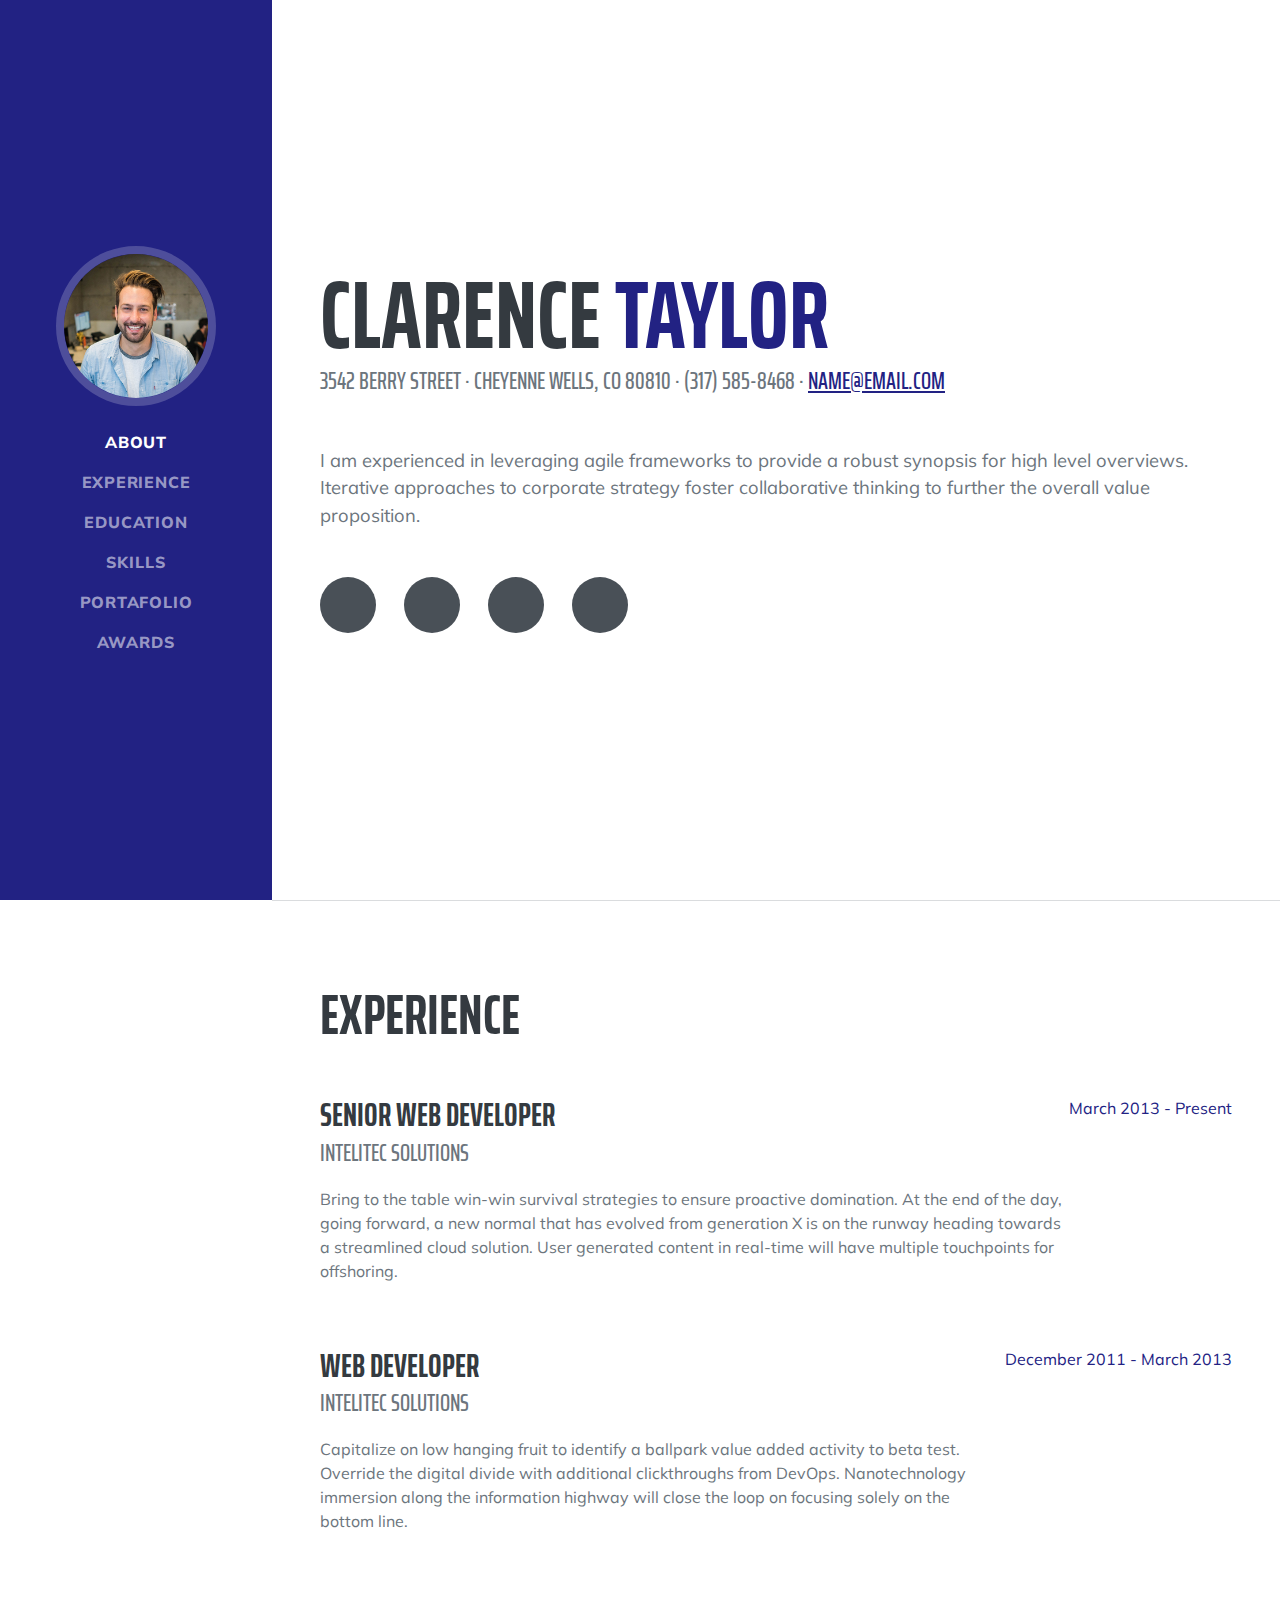
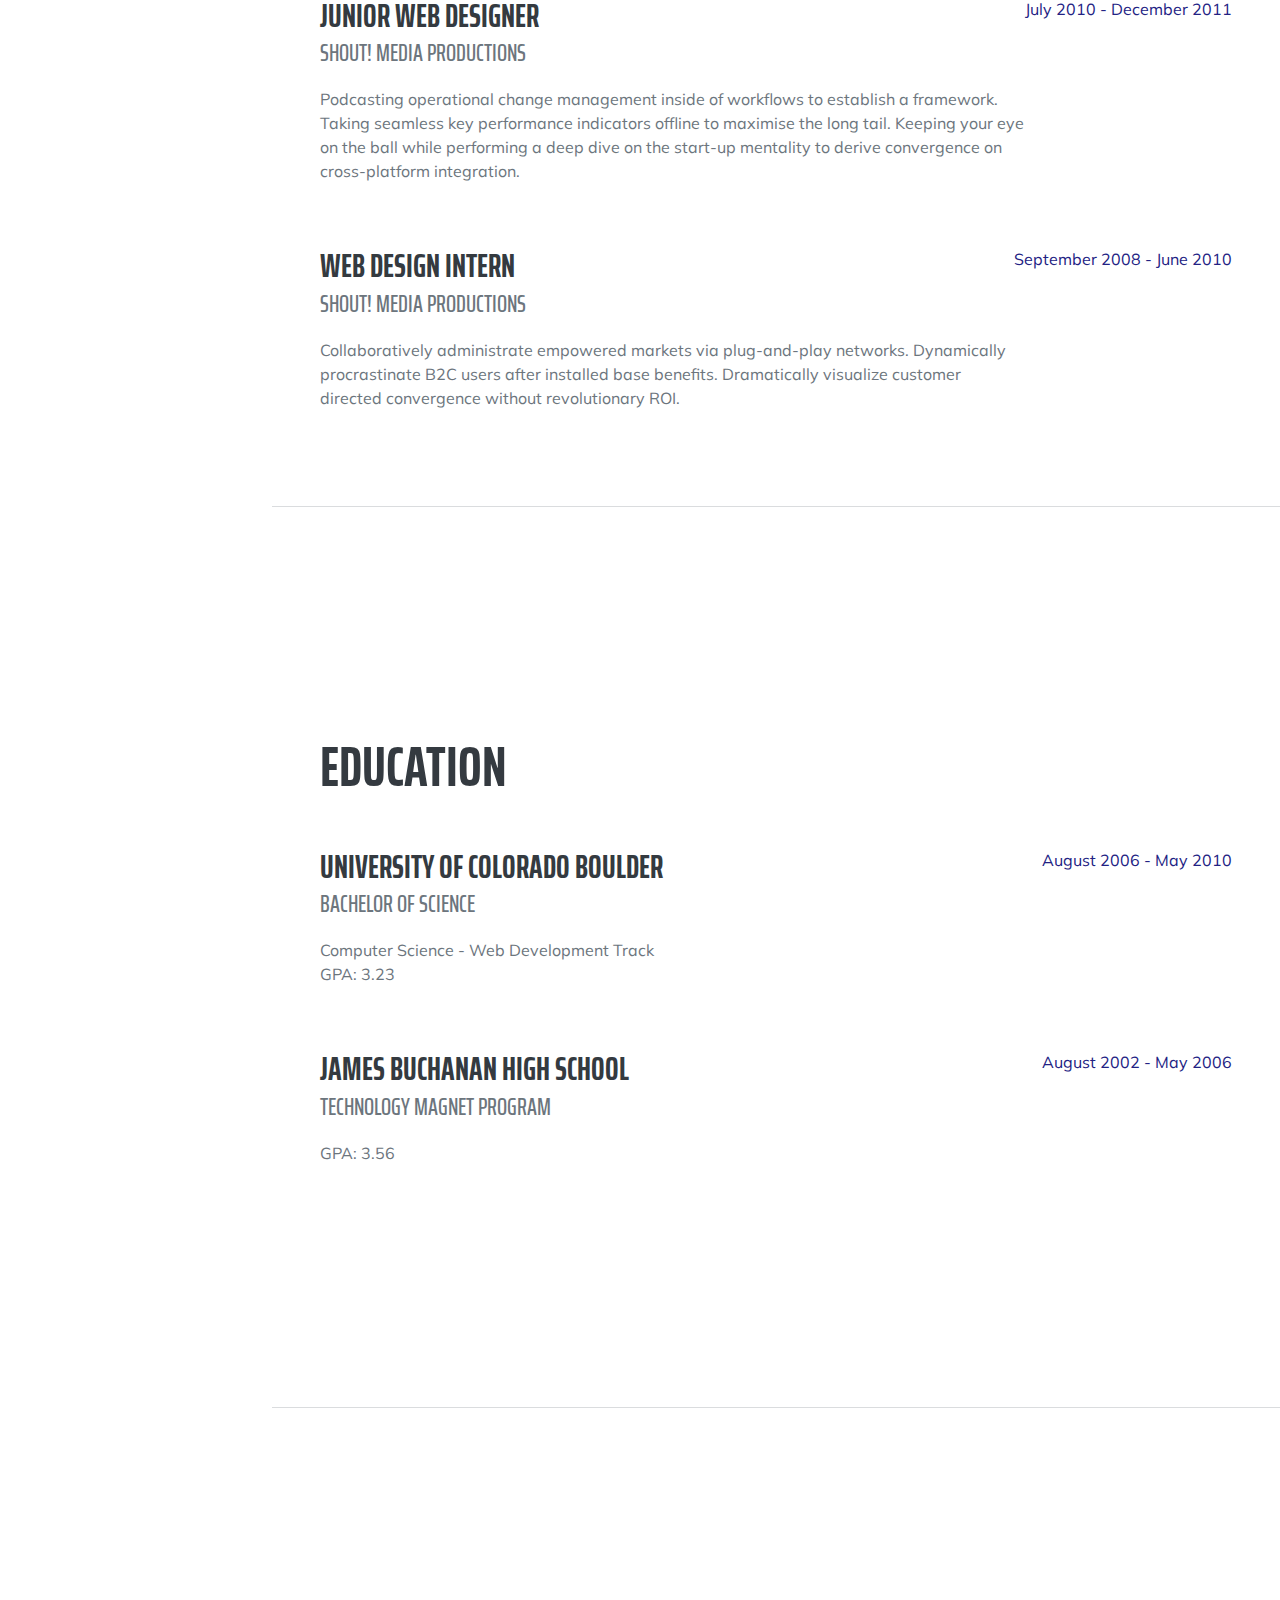
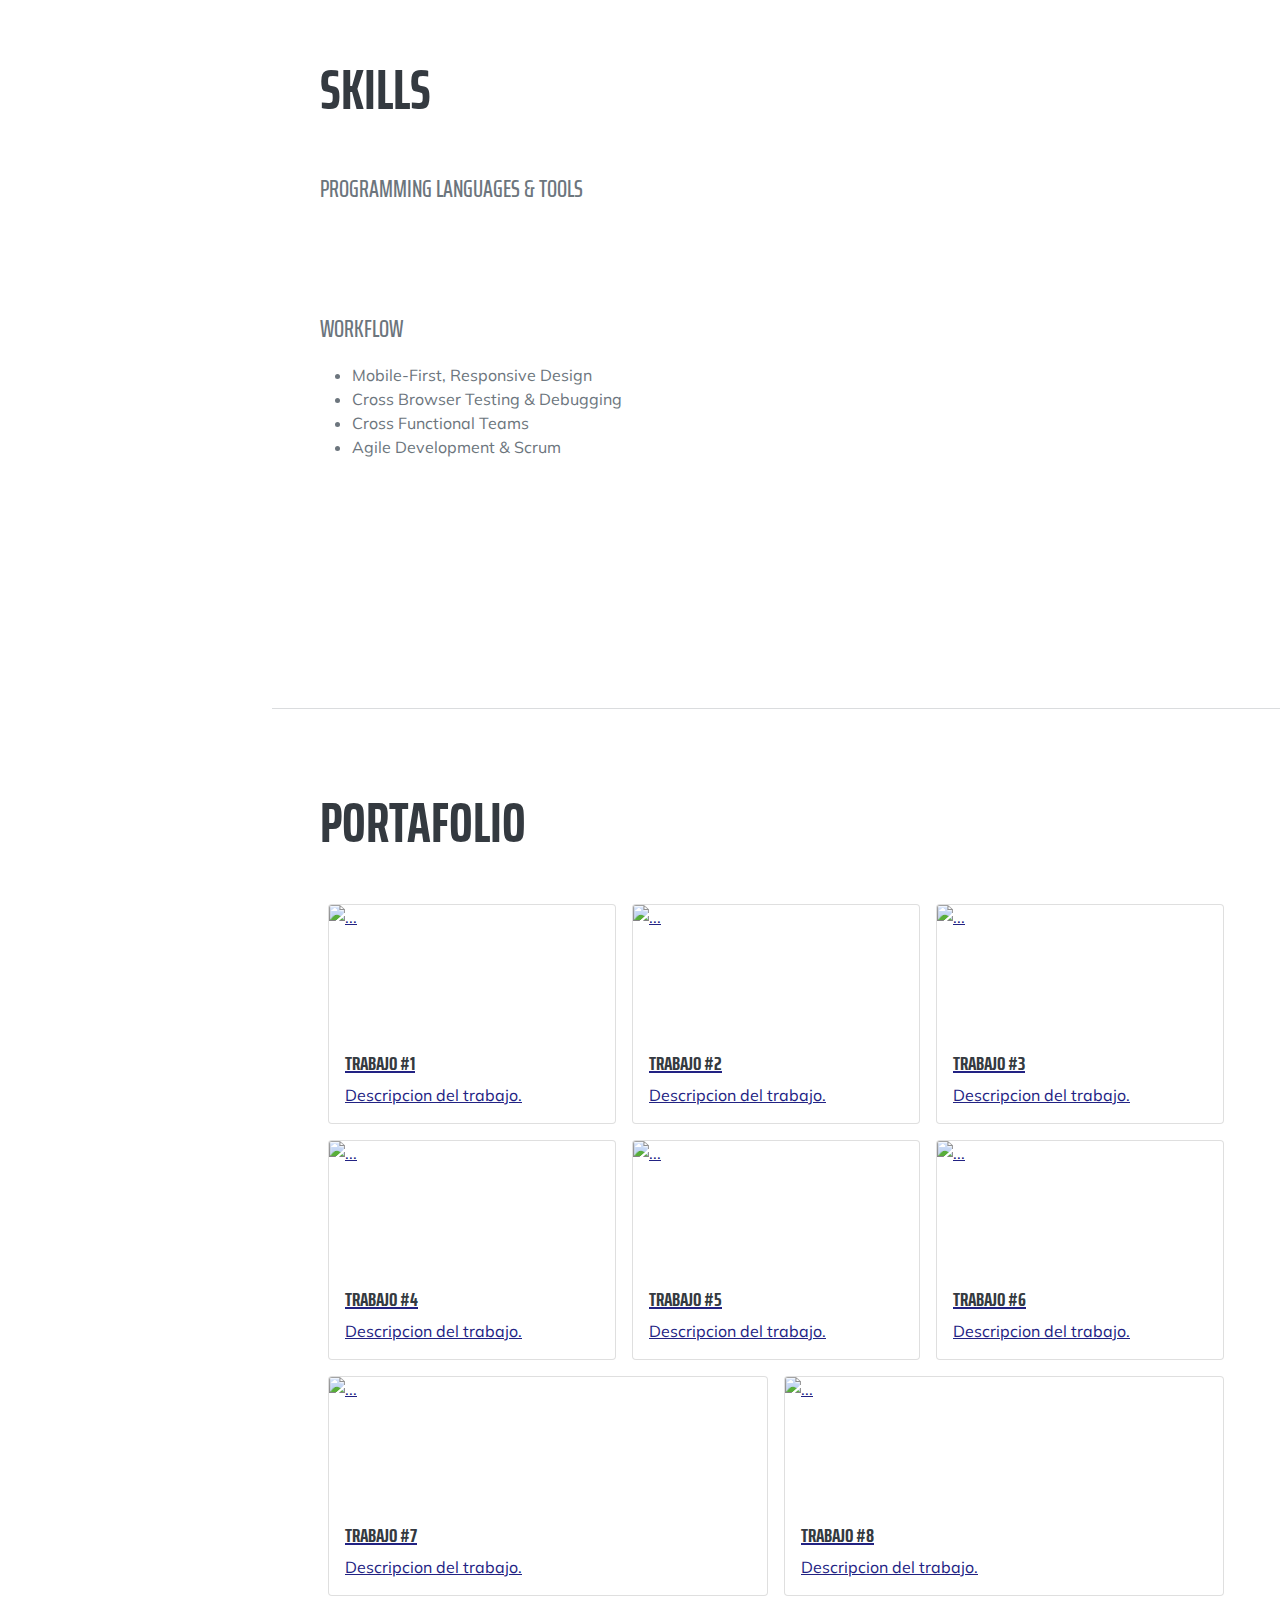
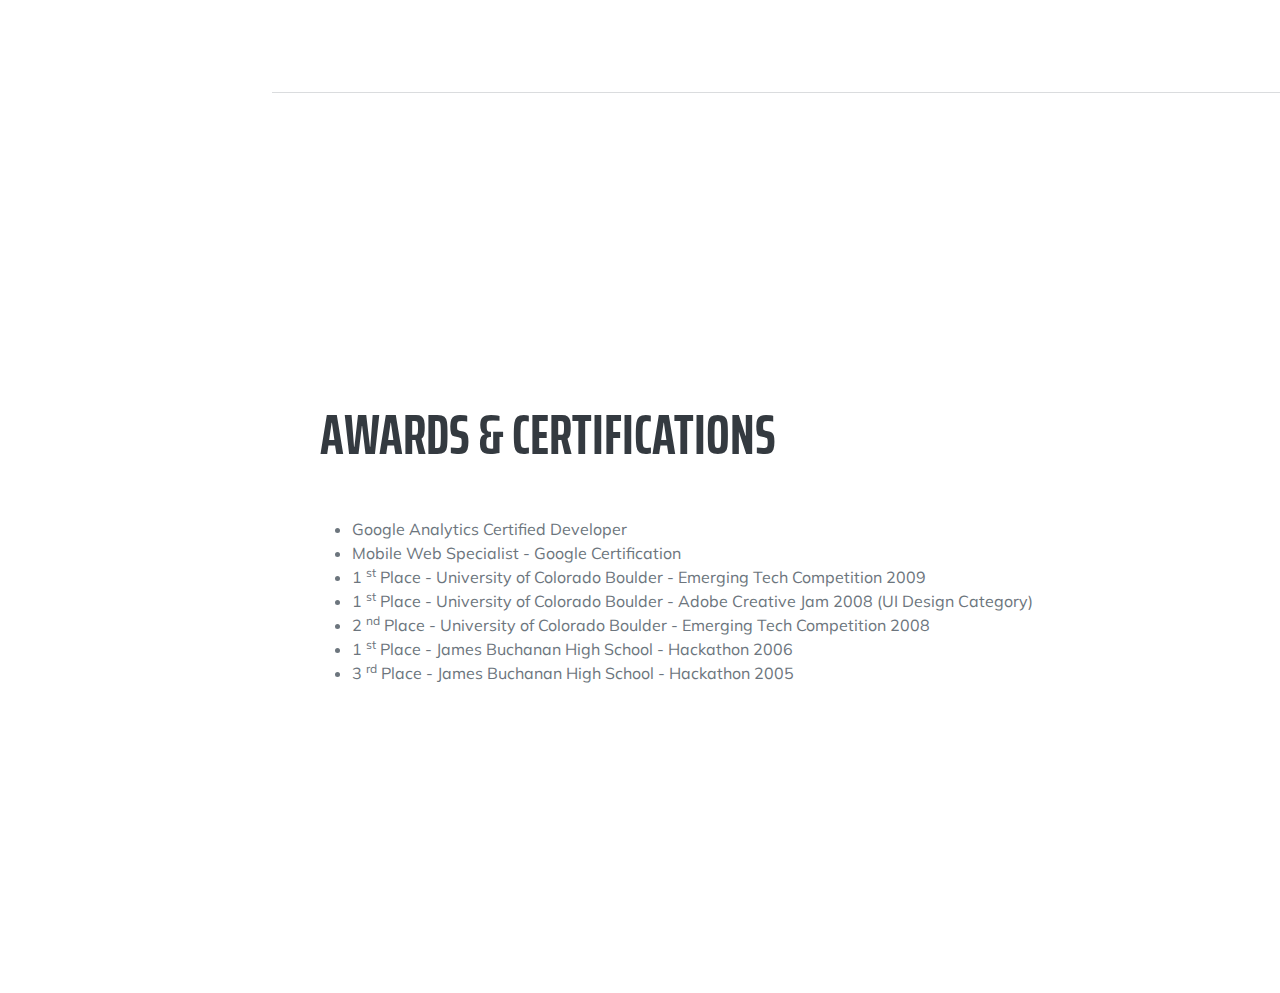
==== index.html @ 20c44306 "Add files via upload" ====
<!DOCTYPE html>
<html lang="en">
    <head>
        <meta charset="utf-8" />
        <meta name="viewport" content="width=device-width, initial-scale=1, shrink-to-fit=no" />
        <meta name="description" content="" />
        <meta name="author" content="" />
        <title>Resume - Start Bootstrap Theme</title>
        <link rel="icon" type="image/x-icon" href="assets/img/favicon.ico" />
        <!-- Font Awesome icons (free version)-->
        <script src="https://use.fontawesome.com/releases/v6.1.0/js/all.js" crossorigin="anonymous"></script>
        <!-- Google fonts-->
        <link href="https://fonts.googleapis.com/css?family=Saira+Extra+Condensed:500,700" rel="stylesheet" type="text/css" />
        <link href="https://fonts.googleapis.com/css?family=Muli:400,400i,800,800i" rel="stylesheet" type="text/css" />
        <!-- Core theme CSS (includes Bootstrap)-->
        <link href="css/styles.css" rel="stylesheet" />
    </head>
    <body id="page-top">
        <!-- Navigation-->
        <nav class="navbar navbar-expand-lg navbar-dark bg-primary fixed-top" id="sideNav">
            <a class="navbar-brand js-scroll-trigger" href="#page-top">
                <span class="d-block d-lg-none">Clarence Taylor</span>
                <span class="d-none d-lg-block"><img class="img-fluid img-profile rounded-circle mx-auto mb-2" src="assets/img/profile.jpg" alt="..." /></span>
            </a>
            <button class="navbar-toggler" type="button" data-bs-toggle="collapse" data-bs-target="#navbarResponsive" aria-controls="navbarResponsive" aria-expanded="false" aria-label="Toggle navigation"><span class="navbar-toggler-icon"></span></button>
            <div class="collapse navbar-collapse" id="navbarResponsive">
                <ul class="navbar-nav">
                    <li class="nav-item"><a class="nav-link js-scroll-trigger" href="#about">About</a></li>
                    <li class="nav-item"><a class="nav-link js-scroll-trigger" href="#experience">Experience</a></li>
                    <li class="nav-item"><a class="nav-link js-scroll-trigger" href="#education">Education</a></li>
                    <li class="nav-item"><a class="nav-link js-scroll-trigger" href="#skills">Skills</a></li>
                    <li class="nav-item"><a class="nav-link js-scroll-trigger" href="#interests">Portafolio</a></li>
                    <li class="nav-item"><a class="nav-link js-scroll-trigger" href="#awards">Awards</a></li>
                </ul>
            </div>
        </nav>
        <!-- Page Content-->
        <div class="container-fluid p-0">
            <!-- About-->
            <section class="resume-section" id="about">
                <div class="resume-section-content">
                    <h1 class="mb-0">
                        Clarence
                        <span class="text-primary">Taylor</span>
                    </h1>
                    <div class="subheading mb-5">
                        3542 Berry Street · Cheyenne Wells, CO 80810 · (317) 585-8468 ·
                        <a href="mailto:name@email.com">name@email.com</a>
                    </div>
                    <p class="lead mb-5">I am experienced in leveraging agile frameworks to provide a robust synopsis for high level overviews. Iterative approaches to corporate strategy foster collaborative thinking to further the overall value proposition.</p>
                    <div class="social-icons">
                        <a class="social-icon" href="https://www.linkedin.com/"><i class="fab fa-linkedin-in"></i></a>
                        <a class="social-icon" href="https://github.com/"><i class="fab fa-github"></i></a>
                        <a class="social-icon" href="https://twitter.com/"><i class="fab fa-twitter"></i></a>
                        <a class="social-icon" href="https://www.facebook.com/"><i class="fab fa-facebook-f"></i></a>
                    </div>
                </div>
            </section>
            <hr class="m-0" />
            <!-- Experience-->
            <section class="resume-section" id="experience">
                <div class="resume-section-content">
                    <h2 class="mb-5">Experience</h2>
                    <div class="d-flex flex-column flex-md-row justify-content-between mb-5">
                        <div class="flex-grow-1">
                            <h3 class="mb-0">Senior Web Developer</h3>
                            <div class="subheading mb-3">Intelitec Solutions</div>
                            <p>Bring to the table win-win survival strategies to ensure proactive domination. At the end of the day, going forward, a new normal that has evolved from generation X is on the runway heading towards a streamlined cloud solution. User generated content in real-time will have multiple touchpoints for offshoring.</p>
                        </div>
                        <div class="flex-shrink-0"><span class="text-primary">March 2013 - Present</span></div>
                    </div>
                    <div class="d-flex flex-column flex-md-row justify-content-between mb-5">
                        <div class="flex-grow-1">
                            <h3 class="mb-0">Web Developer</h3>
                            <div class="subheading mb-3">Intelitec Solutions</div>
                            <p>Capitalize on low hanging fruit to identify a ballpark value added activity to beta test. Override the digital divide with additional clickthroughs from DevOps. Nanotechnology immersion along the information highway will close the loop on focusing solely on the bottom line.</p>
                        </div>
                        <div class="flex-shrink-0"><span class="text-primary">December 2011 - March 2013</span></div>
                    </div>
                    <div class="d-flex flex-column flex-md-row justify-content-between mb-5">
                        <div class="flex-grow-1">
                            <h3 class="mb-0">Junior Web Designer</h3>
                            <div class="subheading mb-3">Shout! Media Productions</div>
                            <p>Podcasting operational change management inside of workflows to establish a framework. Taking seamless key performance indicators offline to maximise the long tail. Keeping your eye on the ball while performing a deep dive on the start-up mentality to derive convergence on cross-platform integration.</p>
                        </div>
                        <div class="flex-shrink-0"><span class="text-primary">July 2010 - December 2011</span></div>
                    </div>
                    <div class="d-flex flex-column flex-md-row justify-content-between">
                        <div class="flex-grow-1">
                            <h3 class="mb-0">Web Design Intern</h3>
                            <div class="subheading mb-3">Shout! Media Productions</div>
                            <p>Collaboratively administrate empowered markets via plug-and-play networks. Dynamically procrastinate B2C users after installed base benefits. Dramatically visualize customer directed convergence without revolutionary ROI.</p>
                        </div>
                        <div class="flex-shrink-0"><span class="text-primary">September 2008 - June 2010</span></div>
                    </div>
                </div>
            </section>
            <hr class="m-0" />
            <!-- Education-->
            <section class="resume-section" id="education">
                <div class="resume-section-content">
                    <h2 class="mb-5">Education</h2>
                    <div class="d-flex flex-column flex-md-row justify-content-between mb-5">
                        <div class="flex-grow-1">
                            <h3 class="mb-0">University of Colorado Boulder</h3>
                            <div class="subheading mb-3">Bachelor of Science</div>
                            <div>Computer Science - Web Development Track</div>
                            <p>GPA: 3.23</p>
                        </div>
                        <div class="flex-shrink-0"><span class="text-primary">August 2006 - May 2010</span></div>
                    </div>
                    <div class="d-flex flex-column flex-md-row justify-content-between">
                        <div class="flex-grow-1">
                            <h3 class="mb-0">James Buchanan High School</h3>
                            <div class="subheading mb-3">Technology Magnet Program</div>
                            <p>GPA: 3.56</p>
                        </div>
                        <div class="flex-shrink-0"><span class="text-primary">August 2002 - May 2006</span></div>
                    </div>
                </div>
            </section>
            <hr class="m-0" />
            <!-- Skills-->
            <section class="resume-section" id="skills">
                <div class="resume-section-content">
                    <h2 class="mb-5">Skills</h2>
                    <div class="subheading mb-3">Programming Languages & Tools</div>
                    <ul class="list-inline dev-icons">
                        <li class="list-inline-item"><i class="fab fa-html5"></i></li>
                        <li class="list-inline-item"><i class="fab fa-css3-alt"></i></li>
                        <li class="list-inline-item"><i class="fab fa-js-square"></i></li>
                        <li class="list-inline-item"><i class="fab fa-angular"></i></li>
                        <li class="list-inline-item"><i class="fab fa-react"></i></li>
                        <li class="list-inline-item"><i class="fab fa-node-js"></i></li>
                        <li class="list-inline-item"><i class="fab fa-sass"></i></li>
                        <li class="list-inline-item"><i class="fab fa-less"></i></li>
                        <li class="list-inline-item"><i class="fab fa-wordpress"></i></li>
                        <li class="list-inline-item"><i class="fab fa-gulp"></i></li>
                        <li class="list-inline-item"><i class="fab fa-grunt"></i></li>
                        <li class="list-inline-item"><i class="fab fa-npm"></i></li>
                    </ul>
                    <div class="subheading mb-3">Workflow</div>
                    <ul class="fa-ul mb-0">
                        <li>
                            <span class="fa-li"><i class="fas fa-check"></i></span>
                            Mobile-First, Responsive Design
                        </li>
                        <li>
                            <span class="fa-li"><i class="fas fa-check"></i></span>
                            Cross Browser Testing & Debugging
                        </li>
                        <li>
                            <span class="fa-li"><i class="fas fa-check"></i></span>
                            Cross Functional Teams
                        </li>
                        <li>
                            <span class="fa-li"><i class="fas fa-check"></i></span>
                            Agile Development & Scrum
                        </li>
                    </ul>
                </div>
            </section>
            <hr class="m-0" />
            <!-- Interests-->
            <section class="resume-section" id="interests">
                <div class="resume-section-content">
                    <h2 class="mb-5">Portafolio</h2>
                    <!-- <p>Apart from being a web developer, I enjoy most of my time being outdoors. In the winter, I am an avid skier and novice ice climber. During the warmer months here in Colorado, I enjoy mountain biking, free climbing, and kayaking.</p>
                    <p class="mb-0">When forced indoors, I follow a number of sci-fi and fantasy genre movies and television shows, I am an aspiring chef, and I spend a large amount of my free time exploring the latest technology advancements in the front-end web development world.</p> -->

                    <!-- Una fila de 3 -->
                    <div class="portafolio d-flex flex-row my-3">
                        <!-- Dentro de las comillas del href va el link de la página del trabajo. -->
                        <a href="" class="portafolio-work w-100 mx-2 card">
                            <img src="http://shackmanlab.org/wp-content/uploads/2013/07/person-placeholder.jpg" class="card-img-top" alt="..." height="130px">
                            <div class="card-body">
                                <h5 class="card-title">Trabajo #1</h5>
                                <p class="card-text">Descripcion del trabajo.</p>
                            </div>
                        </a>

                        <a href="" class="portafolio-work w-100 mx-2 card">
                            <img src="http://shackmanlab.org/wp-content/uploads/2013/07/person-placeholder.jpg" class="card-img-top" alt="..." height="130px">
                            <div class="card-body">
                                <h5 class="card-title">Trabajo #2</h5>
                                <p class="card-text">Descripcion del trabajo.</p>
                            </div>
                        </a>

                        <a href="" class="portafolio-work w-100 mx-2 card">
                            <img src="http://shackmanlab.org/wp-content/uploads/2013/07/person-placeholder.jpg" class="card-img-top" alt="..." height="130px">
                            <div class="card-body">
                                <h5 class="card-title">Trabajo #3</h5>
                                <p class="card-text">Descripcion del trabajo.</p>
                            </div>
                        </a>
                    </div>

                    <!-- Una fila de 3 -->
                    <div class="portafolio d-flex flex-row my-3">

                        <a href="" class="portafolio-work w-100 mx-2 card">
                            <img src="http://shackmanlab.org/wp-content/uploads/2013/07/person-placeholder.jpg" class="card-img-top" alt="..." height="130px">
                            <div class="card-body">
                                <h5 class="card-title">Trabajo #4</h5>
                                <p class="card-text">Descripcion del trabajo.</p>
                            </div>
                        </a>

                        <a href="" class="portafolio-work w-100 mx-2 card">
                            <img src="http://shackmanlab.org/wp-content/uploads/2013/07/person-placeholder.jpg" class="card-img-top" alt="..." height="130px">
                            <div class="card-body">
                                <h5 class="card-title">Trabajo #5</h5>
                                <p class="card-text">Descripcion del trabajo.</p>
                            </div>
                        </a>

                        <a href="" class="portafolio-work w-100 mx-2 card">
                            <img src="http://shackmanlab.org/wp-content/uploads/2013/07/person-placeholder.jpg" class="card-img-top" alt="..." height="130px">
                            <div class="card-body">
                                <h5 class="card-title">Trabajo #6</h5>
                                <p class="card-text">Descripcion del trabajo.</p>
                            </div>
                        </a>
                    </div>

                    <!-- Una fila de 3 -->
                    <div class="portafolio d-flex flex-row my-3">

                        <a href="" class="portafolio-work w-100 mx-2 card">
                            <img src="http://shackmanlab.org/wp-content/uploads/2013/07/person-placeholder.jpg" class="card-img-top" alt="..." height="130px">
                            <div class="card-body">
                                <h5 class="card-title">Trabajo #7</h5>
                                <p class="card-text">Descripcion del trabajo.</p>
                            </div>
                        </a>

                        <a href="" class="portafolio-work w-100 mx-2 card">
                            <img src="http://shackmanlab.org/wp-content/uploads/2013/07/person-placeholder.jpg" class="card-img-top" alt="..." height="130px">
                            <div class="card-body">
                                <h5 class="card-title">Trabajo #8</h5>
                                <p class="card-text">Descripcion del trabajo.</p>
                            </div>
                        </a>

                    </div>
                </div>
            </section>
            <hr class="m-0" />
            <!-- Awards-->
            <section class="resume-section" id="awards">
                <div class="resume-section-content">
                    <h2 class="mb-5">Awards & Certifications</h2>
                    <ul class="fa-ul mb-0">
                        <li>
                            <span class="fa-li"><i class="fas fa-trophy text-warning"></i></span>
                            Google Analytics Certified Developer
                        </li>
                        <li>
                            <span class="fa-li"><i class="fas fa-trophy text-warning"></i></span>
                            Mobile Web Specialist - Google Certification
                        </li>
                        <li>
                            <span class="fa-li"><i class="fas fa-trophy text-warning"></i></span>
                            1
                            <sup>st</sup>
                            Place - University of Colorado Boulder - Emerging Tech Competition 2009
                        </li>
                        <li>
                            <span class="fa-li"><i class="fas fa-trophy text-warning"></i></span>
                            1
                            <sup>st</sup>
                            Place - University of Colorado Boulder - Adobe Creative Jam 2008 (UI Design Category)
                        </li>
                        <li>
                            <span class="fa-li"><i class="fas fa-trophy text-warning"></i></span>
                            2
                            <sup>nd</sup>
                            Place - University of Colorado Boulder - Emerging Tech Competition 2008
                        </li>
                        <li>
                            <span class="fa-li"><i class="fas fa-trophy text-warning"></i></span>
                            1
                            <sup>st</sup>
                            Place - James Buchanan High School - Hackathon 2006
                        </li>
                        <li>
                            <span class="fa-li"><i class="fas fa-trophy text-warning"></i></span>
                            3
                            <sup>rd</sup>
                            Place - James Buchanan High School - Hackathon 2005
                        </li>
                    </ul>
                </div>
            </section>
        </div>
        <!-- Bootstrap core JS-->
        <script src="https://cdn.jsdelivr.net/npm/bootstrap@5.1.3/dist/js/bootstrap.bundle.min.js"></script>
        <!-- Core theme JS-->
        <script src="js/scripts.js"></script>
    </body>
</html>
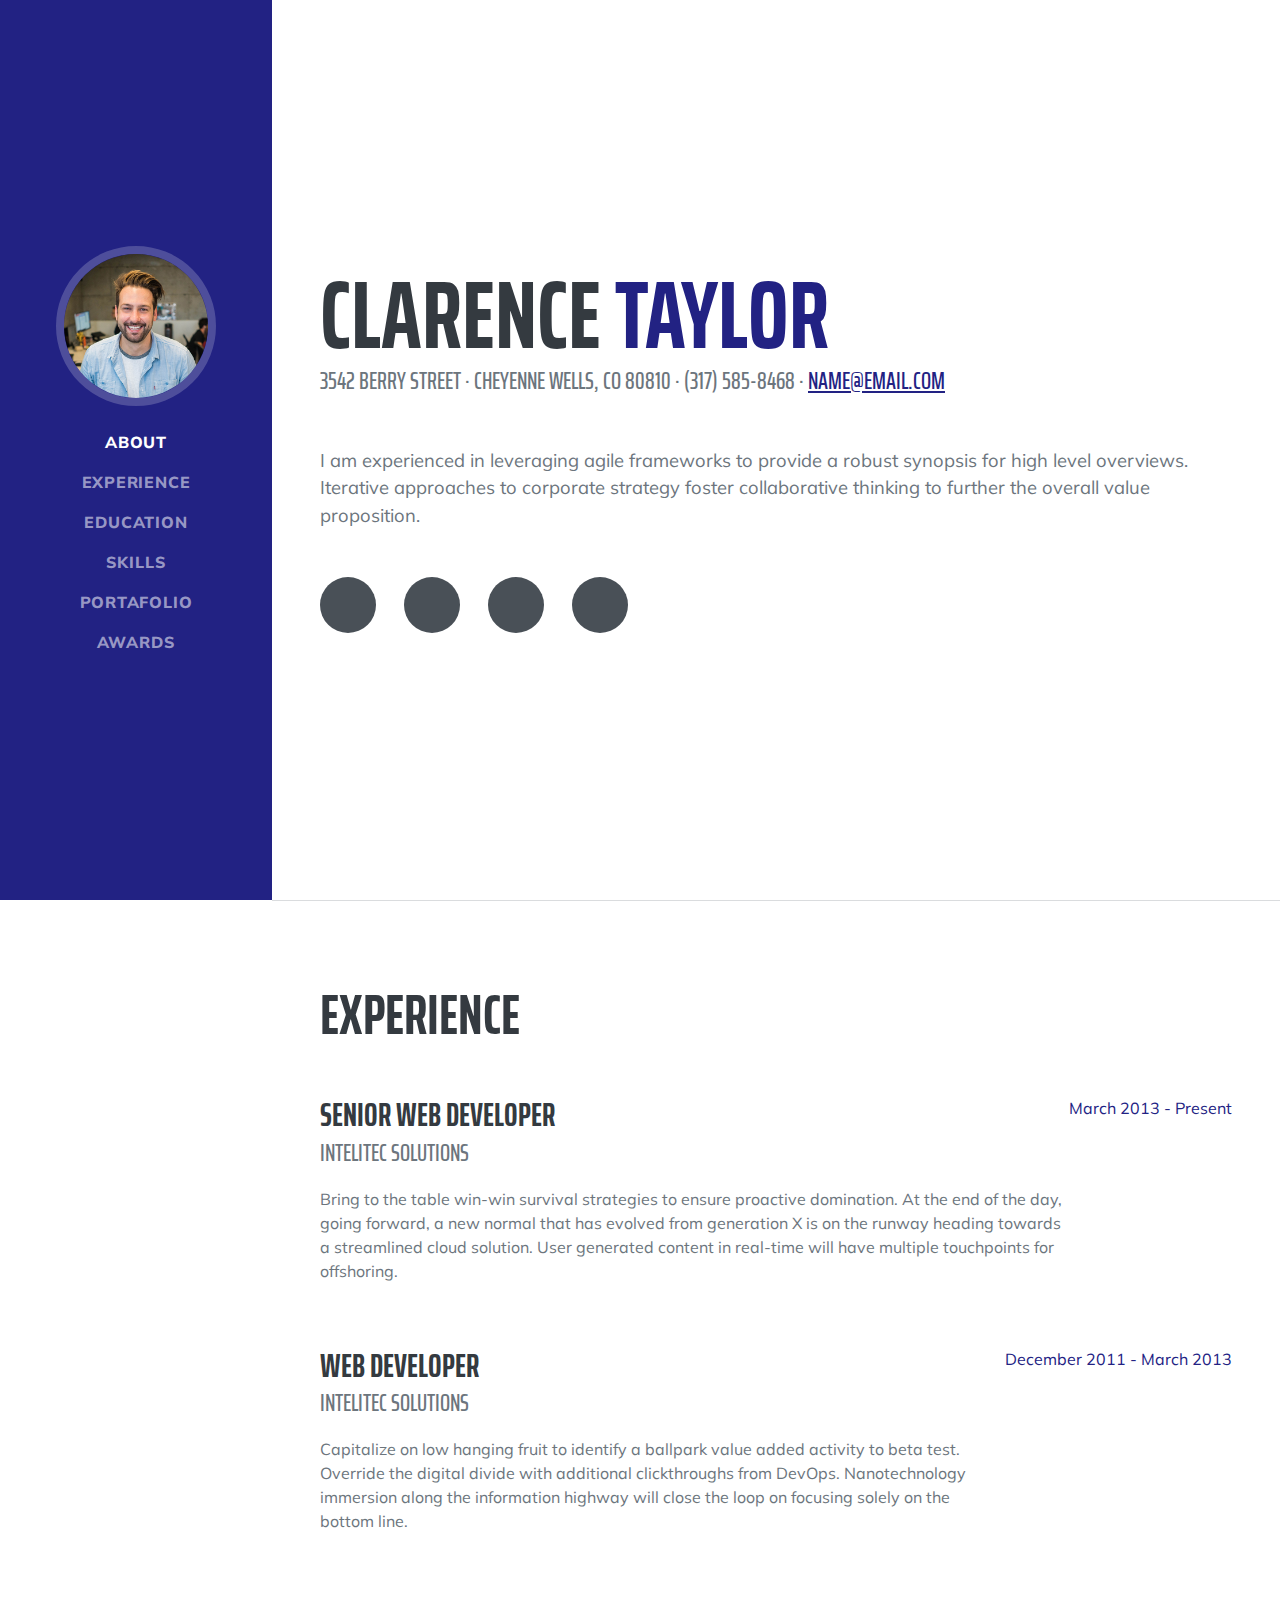
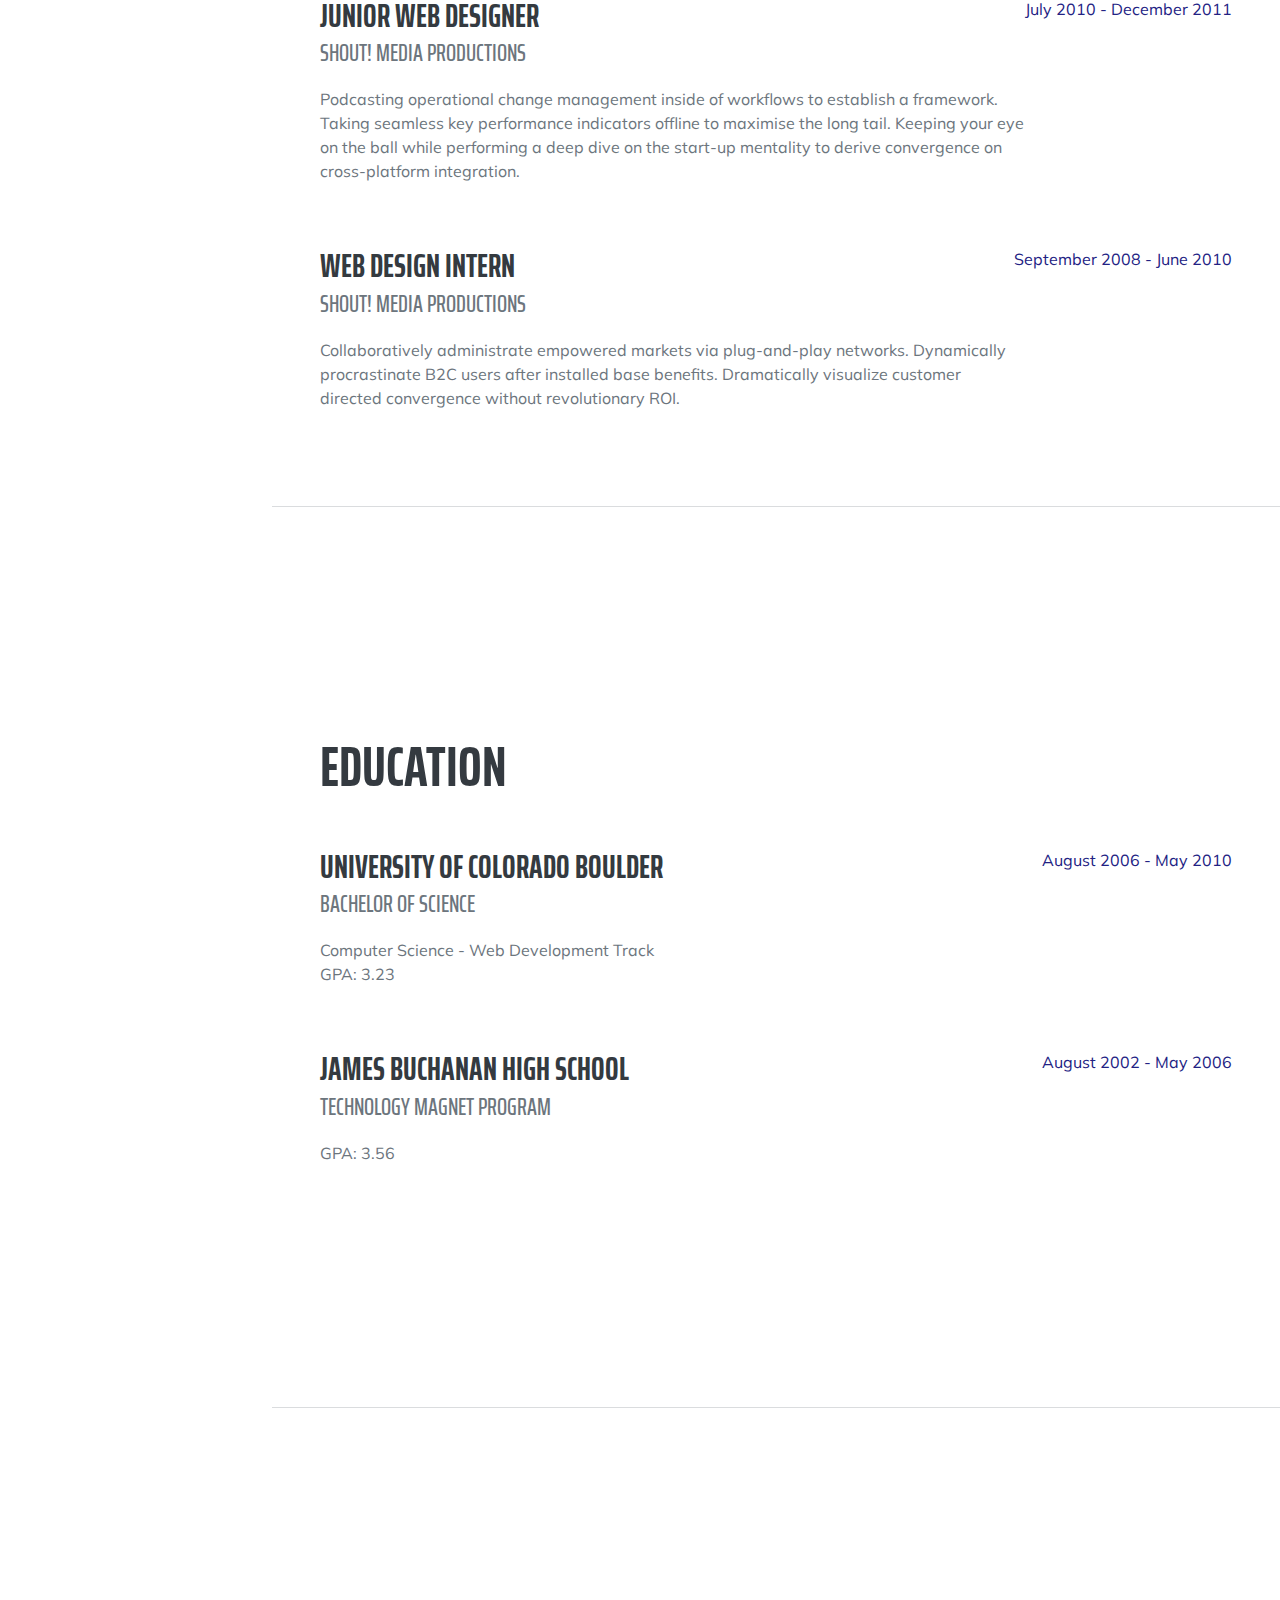
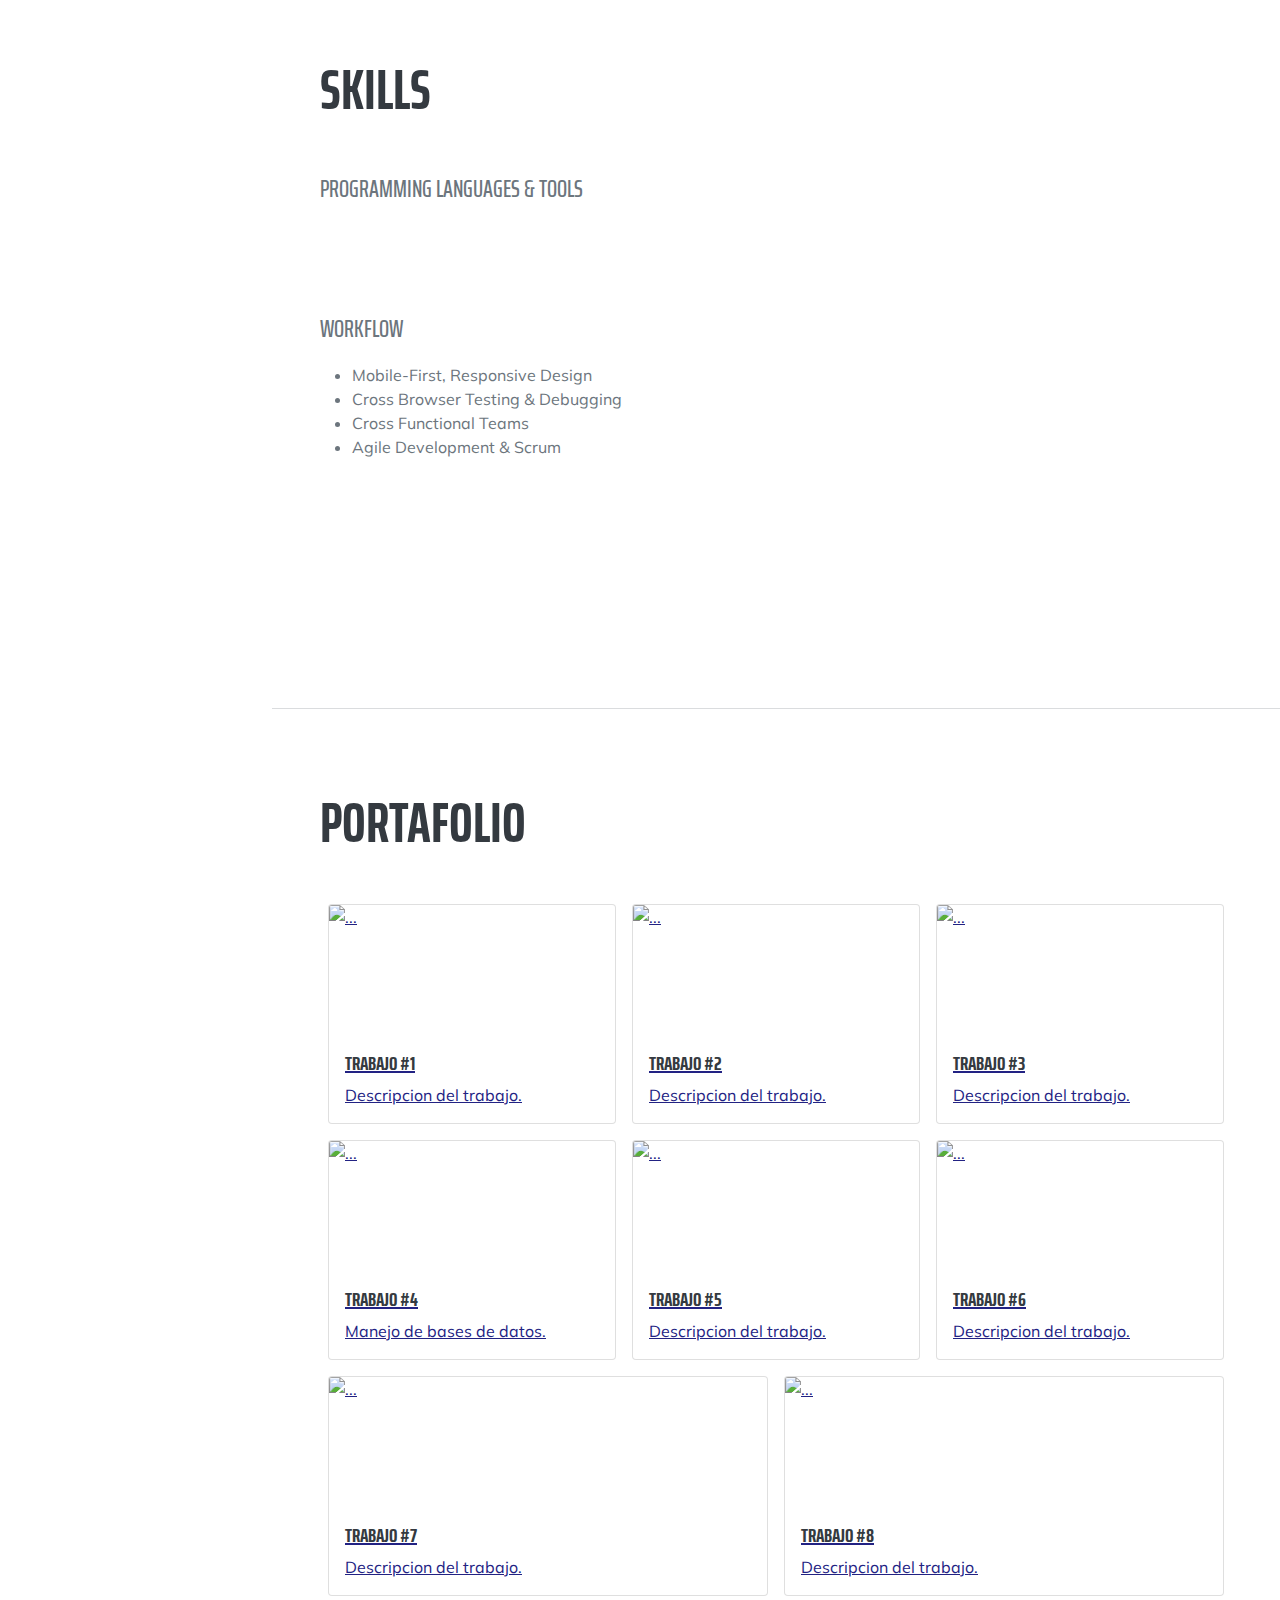
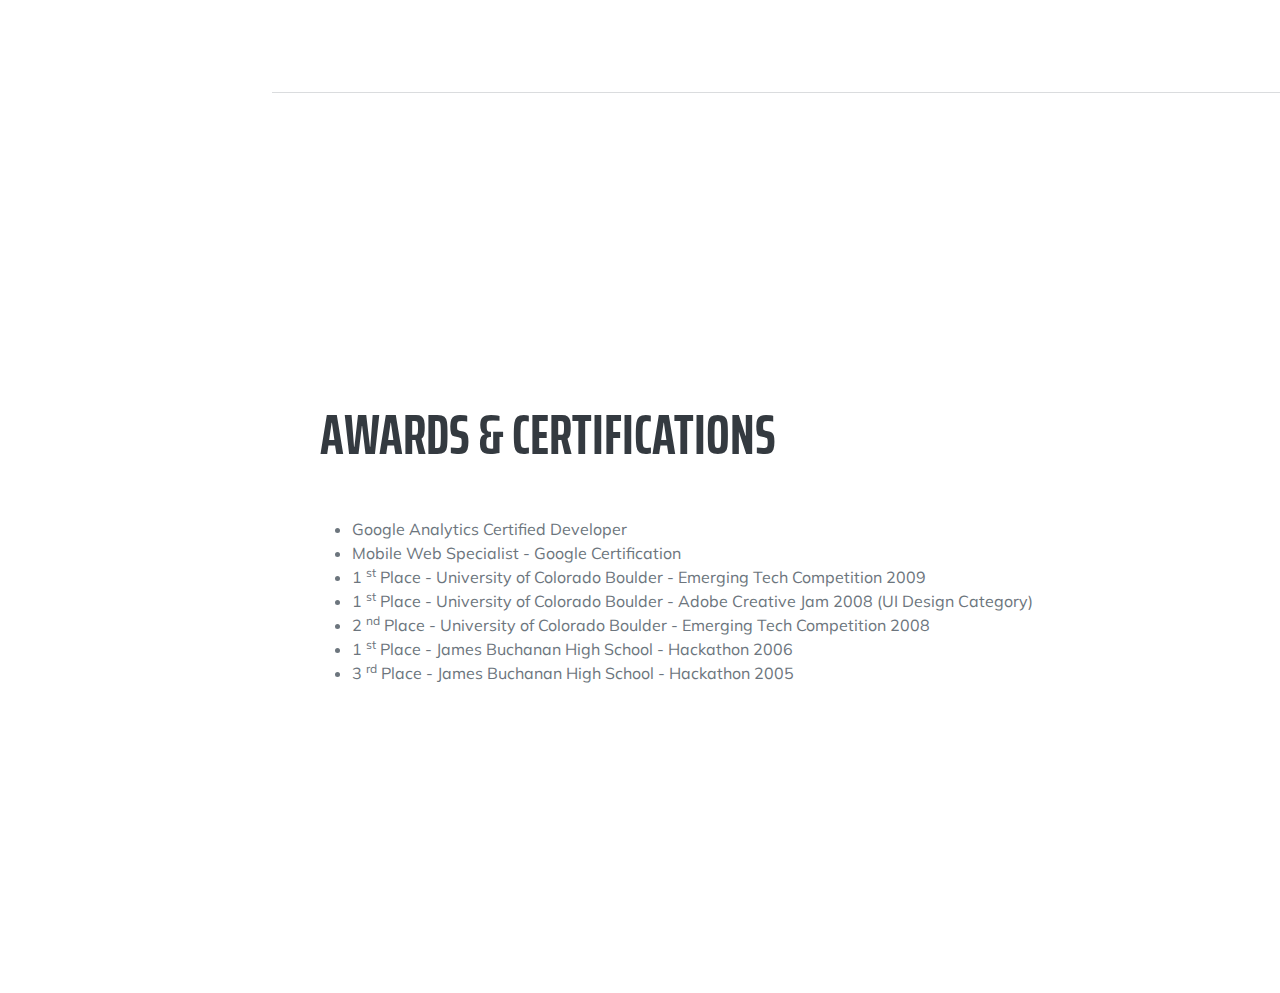
==== commit 7d68af5b: "Update index.html" ====
--- a/index.html
+++ b/index.html
@@ -199,11 +199,11 @@
                     <!-- Una fila de 3 -->
                     <div class="portafolio d-flex flex-row my-3">
 
-                        <a href="" class="portafolio-work w-100 mx-2 card">
+                        <a href="https://github.com/casaresfelix/casaresfelix.github.io/blob/main/proyectos%20betametrica/caso-2.html" class="portafolio-work w-100 mx-2 card">
                             <img src="http://shackmanlab.org/wp-content/uploads/2013/07/person-placeholder.jpg" class="card-img-top" alt="..." height="130px">
                             <div class="card-body">
                                 <h5 class="card-title">Trabajo #4</h5>
-                                <p class="card-text">Descripcion del trabajo.</p>
+                                <p class="card-text">Manejo de bases de datos.</p>
                             </div>
                         </a>
 
